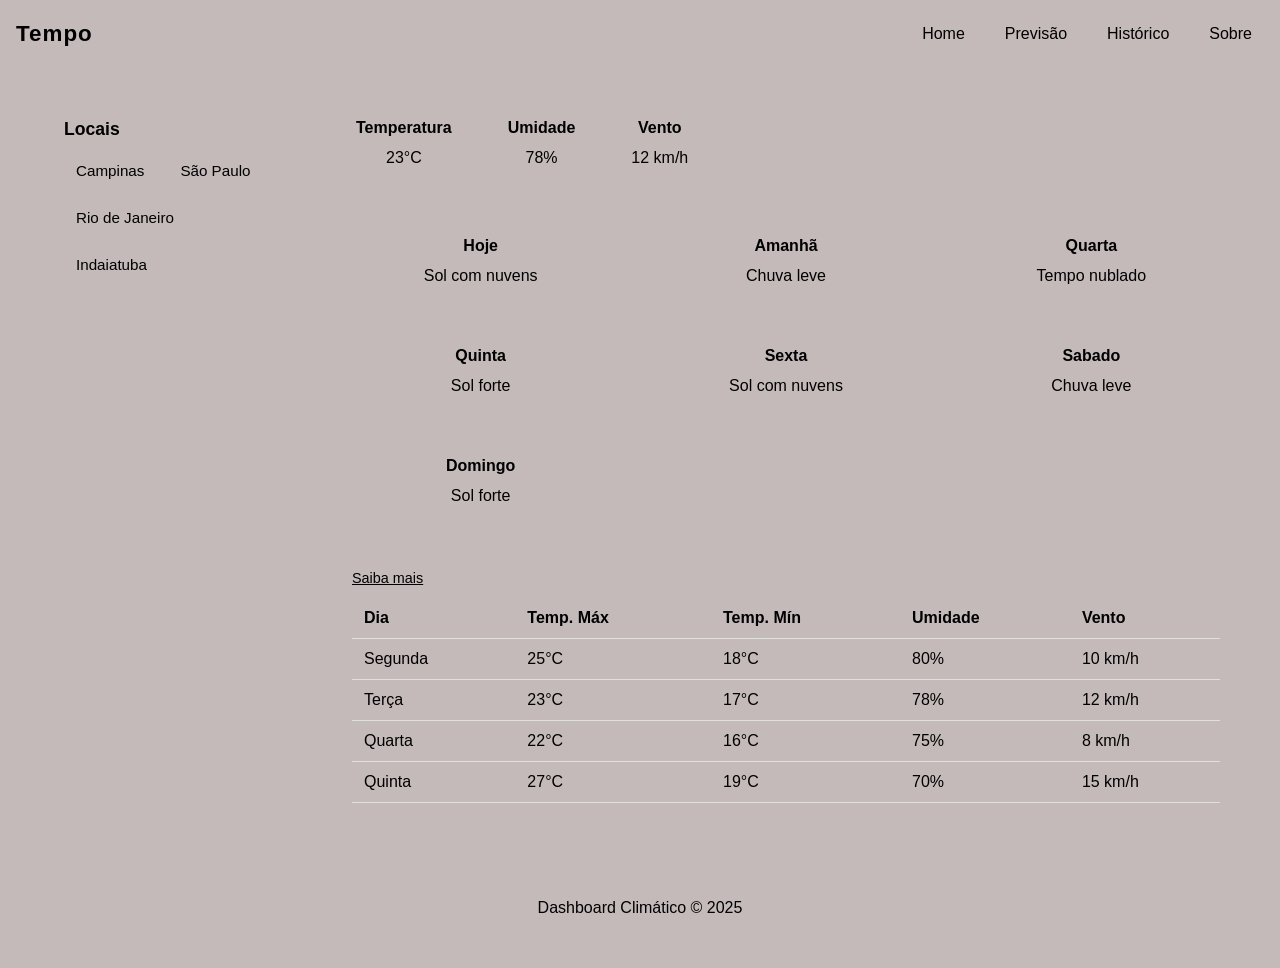
==== frontend/index.html @ 4790e082 "abacatae" ====
<!DOCTYPE html>
<html lang="pt-br">
<head>
    <meta charset="UTF-8">
    <title>Dashboard Climático</title>
    <meta name="viewport" content="width=device-width, initial-scale=1.0">
    <link rel="stylesheet" href="styles/main.css">
</head>
<body>
    <header class="navbar">
        <div class="logo">Tempo</div>
        <nav class="menu">
            <a href="index.html">Home</a>
            <a href="#">Previsão</a>
            <a href="#">Histórico</a>
            <a href="#">Sobre</a>
        </nav>
    </header>
    <div class="dashboard">
        <aside class="sidebar">
            <h2>Locais</h2>
            <ul>
                <li>Campinas</li>
                <li>São Paulo</li>
                <li>Rio de Janeiro</li>
                <li>Indaiatuba</li>
            </ul>
        </aside>
        <section class="content">
            <div class="kpis">
                <div class="kpi-card">
                    <h3>Temperatura</h3>
                    <p>23°C</p>
                </div>
                <div class="kpi-card">
                    <h3>Umidade</h3>
                    <p>78%</p>
                </div>
                <div class="kpi-card">
                    <h3>Vento</h3>
                    <p>12 km/h</p>
                </div>
            </div>
            <div class="cards">
                <div class="card">
                    <h4>Hoje</h4>
                    <p>Sol com nuvens</p>
                </div>
                <div class="card">
                    <h4>Amanhã</h4>
                    <p>Chuva leve</p>
                </div>
                <div class="card">
                    <h4>Quarta</h4>
                    <p>Tempo nublado</p>
                </div>
                <div class="card">
                    <h4>Quinta</h4>
                    <p>Sol forte</p>
                </div>
                <div class="card">
                    <h4>Sexta</h4>
                    <p>Sol com nuvens</p>
                </div>
                <div class="card">
                    <h4>Sabado</h4>
                    <p>Chuva leve</p>
                </div>
                <div class="card">
                    <h4>Domingo</h4>
                    <p>Sol forte</p>
                </div>
            </div>
            <div class="tabela-wrap">
                <a class="scroll-hint" href= "pages/previsao.html">Saiba mais</a>
                <table class="tabela">
                    <thead>
                        <tr>
                            <th>Dia</th>
                            <th>Temp. Máx</th>
                            <th>Temp. Mín</th>
                            <th>Umidade</th>
                            <th>Vento</th>
                        </tr>
                    </thead>
                    <tbody>
                        <tr>
                            <td>Segunda</td>
                            <td>25°C</td>
                            <td>18°C</td>
                            <td>80%</td>
                            <td>10 km/h</td>
                        </tr>
                        <tr>
                            <td>Terça</td>
                            <td>23°C</td>
                            <td>17°C</td>
                            <td>78%</td>
                            <td>12 km/h</td>
                        </tr>
                        <tr>
                            <td>Quarta</td>
                            <td>22°C</td>
                            <td>16°C</td>
                            <td>75%</td>
                            <td>8 km/h</td>
                        </tr>
                        <tr>
                            <td>Quinta</td>
                            <td>27°C</td>
                            <td>19°C</td>
                            <td>70%</td>
                            <td>15 km/h</td>
                        </tr>
                    </tbody>
                </table>
            </div>
        </section>
        <footer class="footer">
            <p>Dashboard Climático &copy; 2025</p>
        </footer>
    </div>
</body>
</html>
---- frontend/styles/main.css ----
/* ======= RESET ======= */
* {
    box-sizing: border-box;
    margin: 0;
    padding: 0;
}
body {
    font-family: 'Segoe UI', Arial, sans-serif;
    background: rgb(196, 186, 186);
    color: var(--color-text);
    line-height: 1.5;
}

/* ======= NAVBAR FLEXBOX ======= */
.navbar {
    display: flex;
    flex-direction: column;
    gap: 8px;
    background: rgb(196, 186, 186);
    color: #000000;
    padding: 16px;
}
.logo {
    font-weight: bold;
    font-size: 1.4rem;
    letter-spacing: 1px;
}
.menu {
    display: flex;
    flex-direction: column;
    gap: 8px;
}
.menu a {
    color: #000000;
    text-decoration: none;
    padding: 6px 12px;
    border-radius: var(--radius);
    transition: background 0.2s;
}
.menu a:focus {
    outline: 2px solid var(--color-focus);
    outline-offset: 2px;
    background: var(--color-secondary);
}
.menu a:hover {
    background: var(--color-secondary);
}

/* ======= DASHBOARD GRID ======= */
.dashboard {
    display: grid;
    grid-template-areas:
        "sidebar"
        "content"
        "footer";
    grid-template-columns: 1fr;
    grid-template-rows: auto 1fr auto;
    min-height: 100vh;
}

/* ======= SIDEBAR ======= */
.sidebar {
    grid-area: sidebar;
    background: var(--color-sidebar);
    padding: 16px;
    border-radius: var(--radius);
    margin-bottom: 16px;
}
.sidebar h2 {
    margin-bottom: 12px;
    font-size: 1.1rem;
}
.sidebar ul {
    list-style: none;
    display: flex;
    gap: 12px;
    flex-wrap: wrap;
}
.sidebar li {
    background: var(--color-card);
    padding: 6px 12px;
    border-radius: var(--radius);
    box-shadow: var(--shadow);
    font-size: 0.95rem;
}

/* ======= CONTENT ======= */
.content {
    grid-area: content;
    display: flex;
    flex-direction: column;
    gap: 20px;
}

/* ======= KPIS ======= */
.kpis {
    display: flex;
    flex-direction: column;
    gap: 12px;
}
.kpi-card {
    background: var(--color-card);
    border-radius: var(--radius);
    box-shadow: var(--shadow);
    padding: 16px;
    text-align: center;
}
.kpi-card h3 {
    font-size: 1rem;
    color: var(--color-primary);
    margin-bottom: 6px;
}

/* ======= CARDS FLUIDOS GRID ======= */
.cards {
    display: grid;
    grid-template-columns: 1fr;
    gap: 16px;
}
.card {
    background: var(--color-card);
    border-radius: var(--radius);
    box-shadow: var(--shadow);
    padding: 16px;
    text-align: center;
}
.card h4 {
    color: var(--color-secondary);
    margin-bottom: 6px;
}

/* ======= TABELA ROLÁVEL MOBILE ======= */
.tabela-wrap {
    overflow-x: auto;
    background: var(--color-card);
    border-radius: var(--radius);
    box-shadow: var(--shadow);
    padding: 12px;
    margin-bottom: 16px;
    position: relative;
}
.scroll-hint {
    font-size: 0.9rem;
    color: var(--color-primary);
    margin-bottom: 8px;
    display: block;
}
.tabela {
    min-width: 480px;
    width: 100%;
    border-collapse: collapse;
}
.tabela th, .tabela td {
    padding: 8px 12px;
    text-align: left;
    border-bottom: 1px solid #e0e0e0;
}
.tabela th {
    background: var(--color-footer);
    color: var(--color-primary);
    font-weight: 600;
}

/* ======= FOOTER ======= */
.footer {
    grid-area: footer;
    background: var(--color-footer);
    text-align: center;
    padding: 16px;
    border-radius: var(--radius);
    font-size: 1rem;
    color: var(--color-secondary);
    margin-top: 16px;
}

/* ======= IMAGENS FLUIDAS ======= */
img {
    max-width: 100%;
    height: auto;
    border-radius: var(--radius);
}

/* ======= MEDIA QUERIES DESKTOP (≥960px) ======= */
@media (min-width: 960px) {
    .navbar {
        flex-direction: row;
        justify-content: space-between;
        align-items: center;
        gap: 0;
    }
    .menu {
        flex-direction: row;
        gap: 16px;
    }
    .dashboard {
        grid-template-areas:
            "sidebar content"
            "sidebar content"
            "footer footer";
        grid-template-columns: 260px 1fr;
        grid-template-rows: 1fr auto;
        column-gap: 32px;
        padding: 32px 48px;
    }
    .sidebar {
        margin-bottom: 0;
        height: 100%;
    }
    .content {
        gap: 32px;
    }
    .kpis {
        flex-direction: row;
        gap: 24px;
    }
    .cards {
        grid-template-columns: repeat(auto-fit, minmax(220px, 1fr));
        gap: 24px;
    }
    .footer {
        margin-top: 0;
    }
}

/* ======= MOBILE (≤560px) ======= */
@media (max-width: 560px) {
    .sidebar ul {
        flex-direction: column;
        gap: 8px;
    }
    .cards {
        grid-template-columns: 1fr;
    }
    .kpis {
        flex-direction: column;
    }
    .dashboard {
        padding: 8px;
    }
}
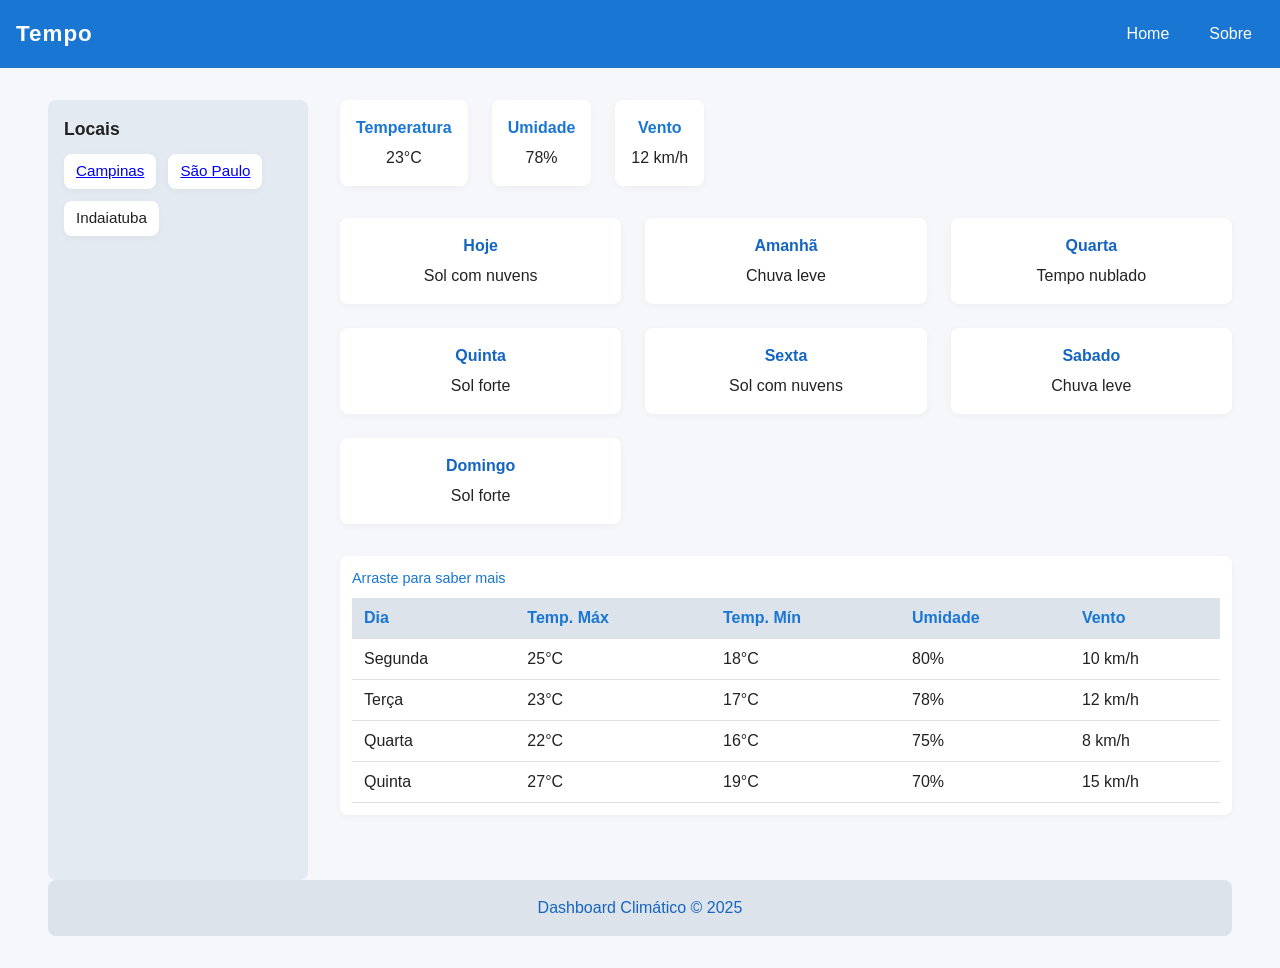
==== commit 43e57fa7: "testinho" ====
--- a/frontend/index.html
+++ b/frontend/index.html
@@ -11,8 +11,6 @@
         <div class="logo">Tempo</div>
         <nav class="menu">
             <a href="index.html">Home</a>
-            <a href="#">Previsão</a>
-            <a href="#">Histórico</a>
             <a href="#">Sobre</a>
         </nav>
     </header>
@@ -20,9 +18,8 @@
         <aside class="sidebar">
             <h2>Locais</h2>
             <ul>
-                <li>Campinas</li>
-                <li>São Paulo</li>
-                <li>Rio de Janeiro</li>
+                <li><a href = "pages/Campinas.html">Campinas</a></li>
+                <li><a href = "inserir" >São Paulo </a></a></li>
                 <li>Indaiatuba</li>
             </ul>
         </aside>
@@ -72,7 +69,7 @@
                 </div>
             </div>
             <div class="tabela-wrap">
-                <a class="scroll-hint" href= "pages/previsao.html">Saiba mais</a>
+                <span class="scroll-hint">Arraste para saber mais</span>
                 <table class="tabela">
                     <thead>
                         <tr>
--- a/frontend/styles/main.css
+++ b/frontend/styles/main.css
@@ -1,3 +1,16 @@
+/* ======= TOKENS DE COR E VARIÁVEIS ======= */
+:root {
+    --color-bg: #f5f7fa;
+    --color-primary: #1976d2;
+    --color-secondary: #1565c0;
+    --color-card: #ffffff;
+    --color-text: #222;
+    --color-sidebar: #e3eaf2;
+    --color-footer: #dde3ea;
+    --color-focus: #ff9800;
+    --radius: 8px;
+    --shadow: 0 2px 8px rgba(0,0,0,0.04);
+}
 /* ======= RESET ======= */
 * {
     box-sizing: border-box;
@@ -6,7 +19,7 @@
 }
 body {
     font-family: 'Segoe UI', Arial, sans-serif;
-    background: rgb(196, 186, 186);
+    background: var(--color-bg);
     color: var(--color-text);
     line-height: 1.5;
 }
@@ -16,8 +29,8 @@
     display: flex;
     flex-direction: column;
     gap: 8px;
-    background: rgb(196, 186, 186);
-    color: #000000;
+    background: var(--color-primary);
+    color: #fff;
     padding: 16px;
 }
 .logo {
@@ -31,7 +44,7 @@
     gap: 8px;
 }
 .menu a {
-    color: #000000;
+    color: #ffffff;
     text-decoration: none;
     padding: 6px 12px;
     border-radius: var(--radius);
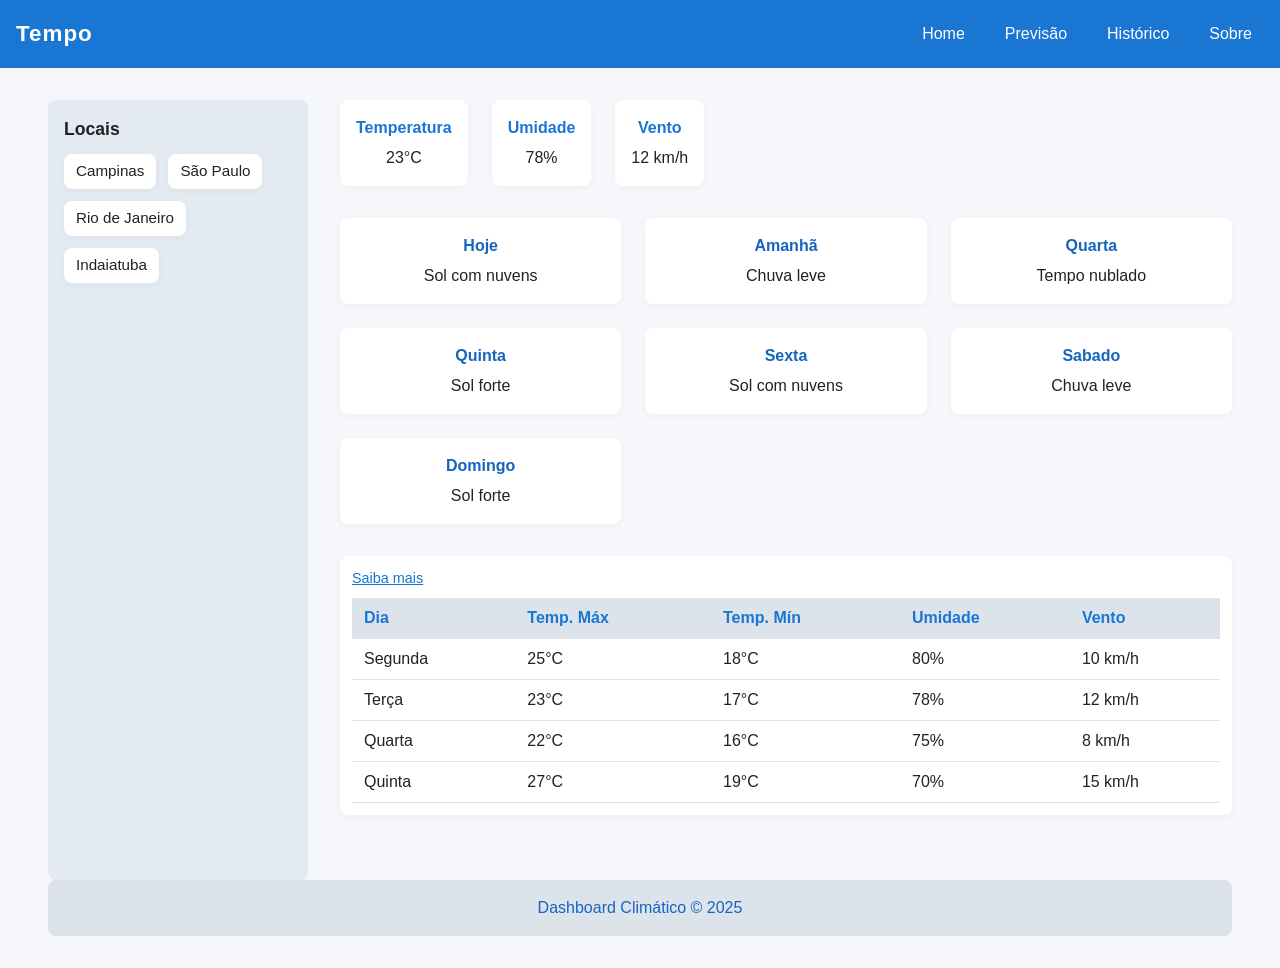
==== commit 79ef680d: "Merge branch 'Teste'" ====
--- a/frontend/index.html
+++ b/frontend/index.html
@@ -11,6 +11,8 @@
         <div class="logo">Tempo</div>
         <nav class="menu">
             <a href="index.html">Home</a>
+            <a href="#">Previsão</a>
+            <a href="#">Histórico</a>
             <a href="#">Sobre</a>
         </nav>
     </header>
@@ -18,8 +20,9 @@
         <aside class="sidebar">
             <h2>Locais</h2>
             <ul>
-                <li><a href = "pages/Campinas.html">Campinas</a></li>
-                <li><a href = "inserir" >São Paulo </a></a></li>
+                <li>Campinas</li>
+                <li>São Paulo</li>
+                <li>Rio de Janeiro</li>
                 <li>Indaiatuba</li>
             </ul>
         </aside>
@@ -69,7 +72,7 @@
                 </div>
             </div>
             <div class="tabela-wrap">
-                <span class="scroll-hint">Arraste para saber mais</span>
+                <a class="scroll-hint" href= "pages/previsao.html">Saiba mais</a>
                 <table class="tabela">
                     <thead>
                         <tr>
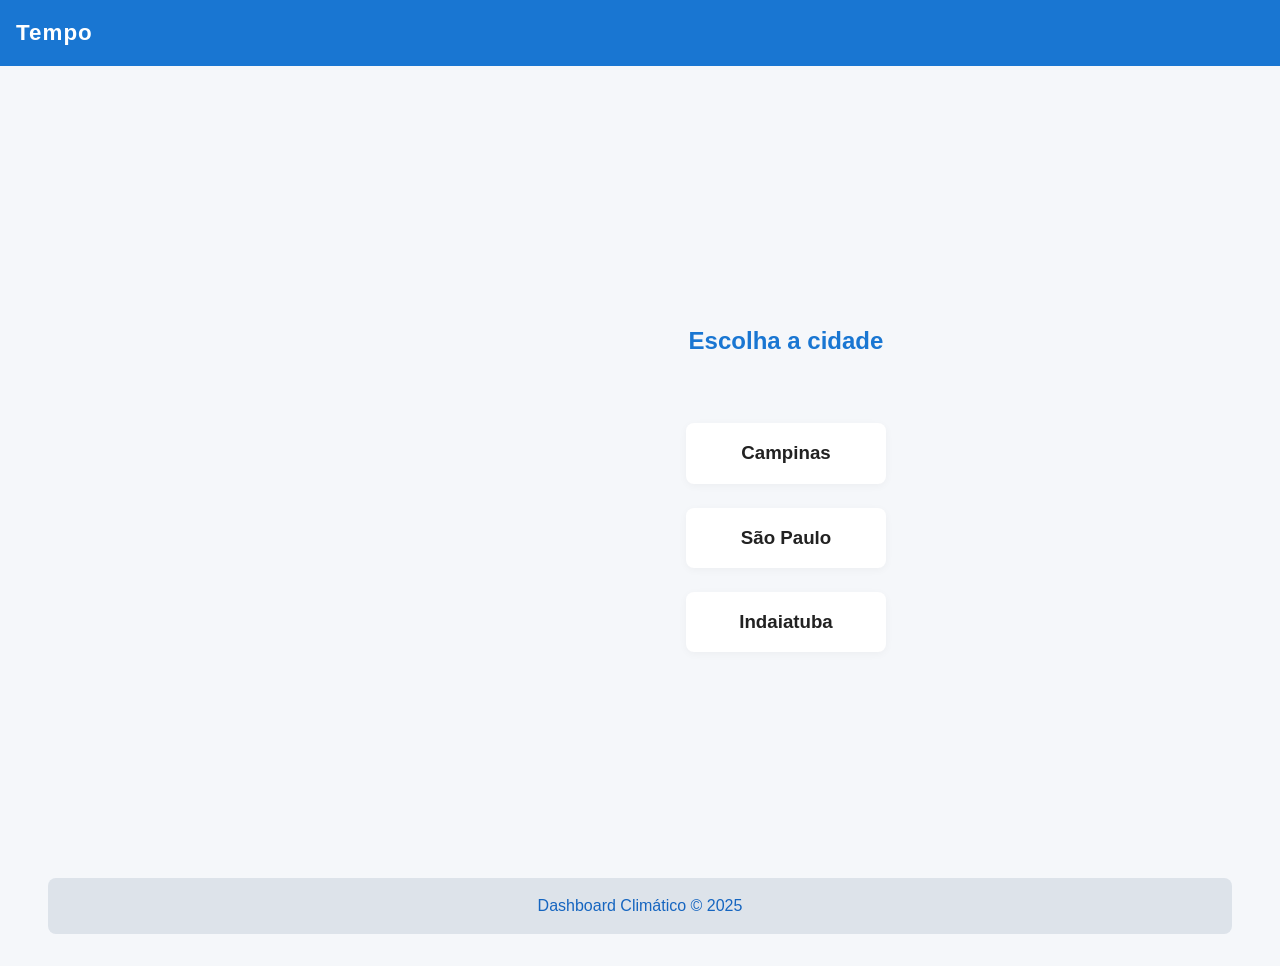
==== commit fd955488: "Tela feita" ====
--- a/frontend/index.html
+++ b/frontend/index.html
@@ -9,116 +9,31 @@
 <body>
     <header class="navbar">
         <div class="logo">Tempo</div>
-        <nav class="menu">
-            <a href="index.html">Home</a>
-            <a href="#">Previsão</a>
-            <a href="#">Histórico</a>
-            <a href="#">Sobre</a>
-        </nav>
     </header>
-    <div class="dashboard">
-        <aside class="sidebar">
-            <h2>Locais</h2>
-            <ul>
-                <li>Campinas</li>
-                <li>São Paulo</li>
-                <li>Rio de Janeiro</li>
-                <li>Indaiatuba</li>
+    <main class="dashboard">
+        <section class="content" style="align-items:center; justify-content:center; min-height:60vh;">
+            <h2 style="margin-bottom:32px; color:var(--color-primary);">Escolha a cidade</h2>
+            <ul style="list-style:none; display:flex; flex-direction:column; gap:24px; align-items:center; padding:0;">
+                <li>
+                    <a href="pages/Campinas.html" class="card" style="min-width:200px; display:block; text-decoration:none; color:inherit;">
+                        <h3 style="margin:0;">Campinas</h3>
+                    </a>
+                </li>
+                <li>
+                    <a href="#" class="card" style="min-width:200px; display:block; text-decoration:none; color:inherit;">
+                        <h3 style="margin:0;">São Paulo</h3>
+                    </a>
+                </li>
+                <li>
+                    <a href="#" class="card" style="min-width:200px; display:block; text-decoration:none; color:inherit;">
+                        <h3 style="margin:0;">Indaiatuba</h3>
+                    </a>
+                </li>
             </ul>
-        </aside>
-        <section class="content">
-            <div class="kpis">
-                <div class="kpi-card">
-                    <h3>Temperatura</h3>
-                    <p>23°C</p>
-                </div>
-                <div class="kpi-card">
-                    <h3>Umidade</h3>
-                    <p>78%</p>
-                </div>
-                <div class="kpi-card">
-                    <h3>Vento</h3>
-                    <p>12 km/h</p>
-                </div>
-            </div>
-            <div class="cards">
-                <div class="card">
-                    <h4>Hoje</h4>
-                    <p>Sol com nuvens</p>
-                </div>
-                <div class="card">
-                    <h4>Amanhã</h4>
-                    <p>Chuva leve</p>
-                </div>
-                <div class="card">
-                    <h4>Quarta</h4>
-                    <p>Tempo nublado</p>
-                </div>
-                <div class="card">
-                    <h4>Quinta</h4>
-                    <p>Sol forte</p>
-                </div>
-                <div class="card">
-                    <h4>Sexta</h4>
-                    <p>Sol com nuvens</p>
-                </div>
-                <div class="card">
-                    <h4>Sabado</h4>
-                    <p>Chuva leve</p>
-                </div>
-                <div class="card">
-                    <h4>Domingo</h4>
-                    <p>Sol forte</p>
-                </div>
-            </div>
-            <div class="tabela-wrap">
-                <a class="scroll-hint" href= "pages/previsao.html">Saiba mais</a>
-                <table class="tabela">
-                    <thead>
-                        <tr>
-                            <th>Dia</th>
-                            <th>Temp. Máx</th>
-                            <th>Temp. Mín</th>
-                            <th>Umidade</th>
-                            <th>Vento</th>
-                        </tr>
-                    </thead>
-                    <tbody>
-                        <tr>
-                            <td>Segunda</td>
-                            <td>25°C</td>
-                            <td>18°C</td>
-                            <td>80%</td>
-                            <td>10 km/h</td>
-                        </tr>
-                        <tr>
-                            <td>Terça</td>
-                            <td>23°C</td>
-                            <td>17°C</td>
-                            <td>78%</td>
-                            <td>12 km/h</td>
-                        </tr>
-                        <tr>
-                            <td>Quarta</td>
-                            <td>22°C</td>
-                            <td>16°C</td>
-                            <td>75%</td>
-                            <td>8 km/h</td>
-                        </tr>
-                        <tr>
-                            <td>Quinta</td>
-                            <td>27°C</td>
-                            <td>19°C</td>
-                            <td>70%</td>
-                            <td>15 km/h</td>
-                        </tr>
-                    </tbody>
-                </table>
-            </div>
         </section>
         <footer class="footer">
             <p>Dashboard Climático &copy; 2025</p>
         </footer>
-    </div>
+    </main>
 </body>
 </html>
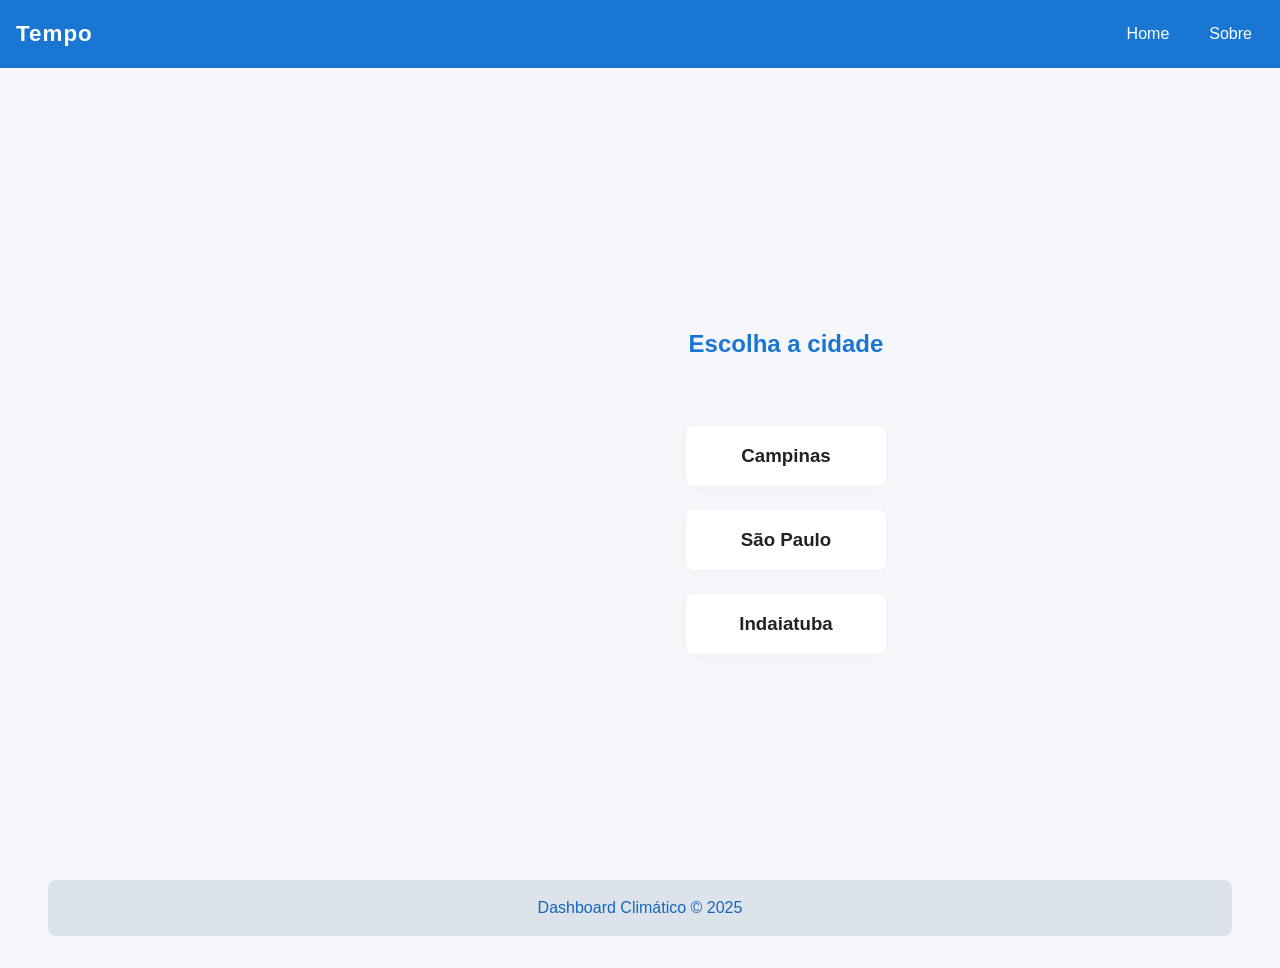
==== commit 4e9e60f1: "princ" ====
--- a/frontend/index.html
+++ b/frontend/index.html
@@ -9,6 +9,10 @@
 <body>
     <header class="navbar">
         <div class="logo">Tempo</div>
+        <nav class="menu">
+            <a href="index.html">Home</a>
+            <a href="#">Sobre</a>
+
     </header>
     <main class="dashboard">
         <section class="content" style="align-items:center; justify-content:center; min-height:60vh;">
